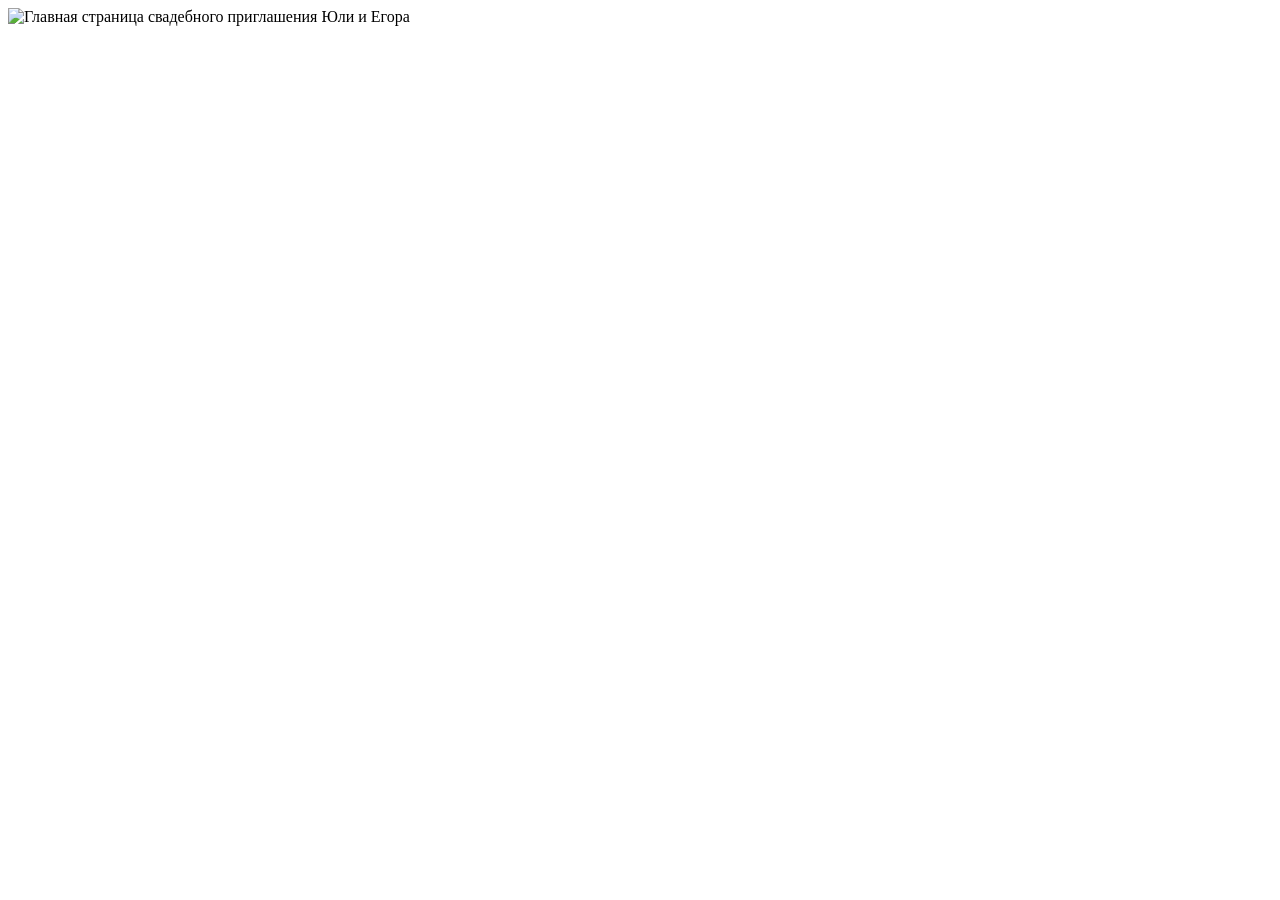
==== index.html @ 9b57a91b "Add files via upload" ====
<!DOCTYPE html>
<html lang="ru">
  <head>
    <meta charset="UTF-8" />
    <meta name="viewport" content="width=device-width, initial-scale=1.0" />
    <title>Юля и Егор — свадьба</title>
    <meta
      name="description"
      content="Свадебное приглашение Юли и Егора в формате длинной скролл-страницы."
    />
    <link rel="stylesheet" href="styles.css" />
  </head>
  <body class="page-scroll">
    <main class="scroll-invite" aria-label="Свадебное приглашение Юли и Егора">
      <section class="invite-panel invite-panel--main">
        <img src="Главная.png" alt="Главная страница свадебного приглашения Юли и Егора" />
        <a class="hotspot hotspot--details" href="#details-anchor" aria-label="Прокрутить к деталям"></a>
        <a class="hotspot hotspot--rsvp-main" href="rsvp.html" aria-label="Перейти к форме заявки"></a>
        <a class="hotspot hotspot--guide" href="serbia.html" aria-label="Перейти к гайду по Сербии"></a>
        <div class="scroll-anchor" id="details-anchor" aria-hidden="true"></div>
        <a class="hotspot hotspot--rsvp-bottom" href="rsvp.html" aria-label="Перейти к форме заявки внизу страницы"></a>
        <a class="hotspot hotspot--guide-bottom" href="serbia.html" aria-label="Перейти к гайду по Сербии внизу страницы"></a>
      </section>
    </main>

    <script src="script.js"></script>
  </body>
  </html>
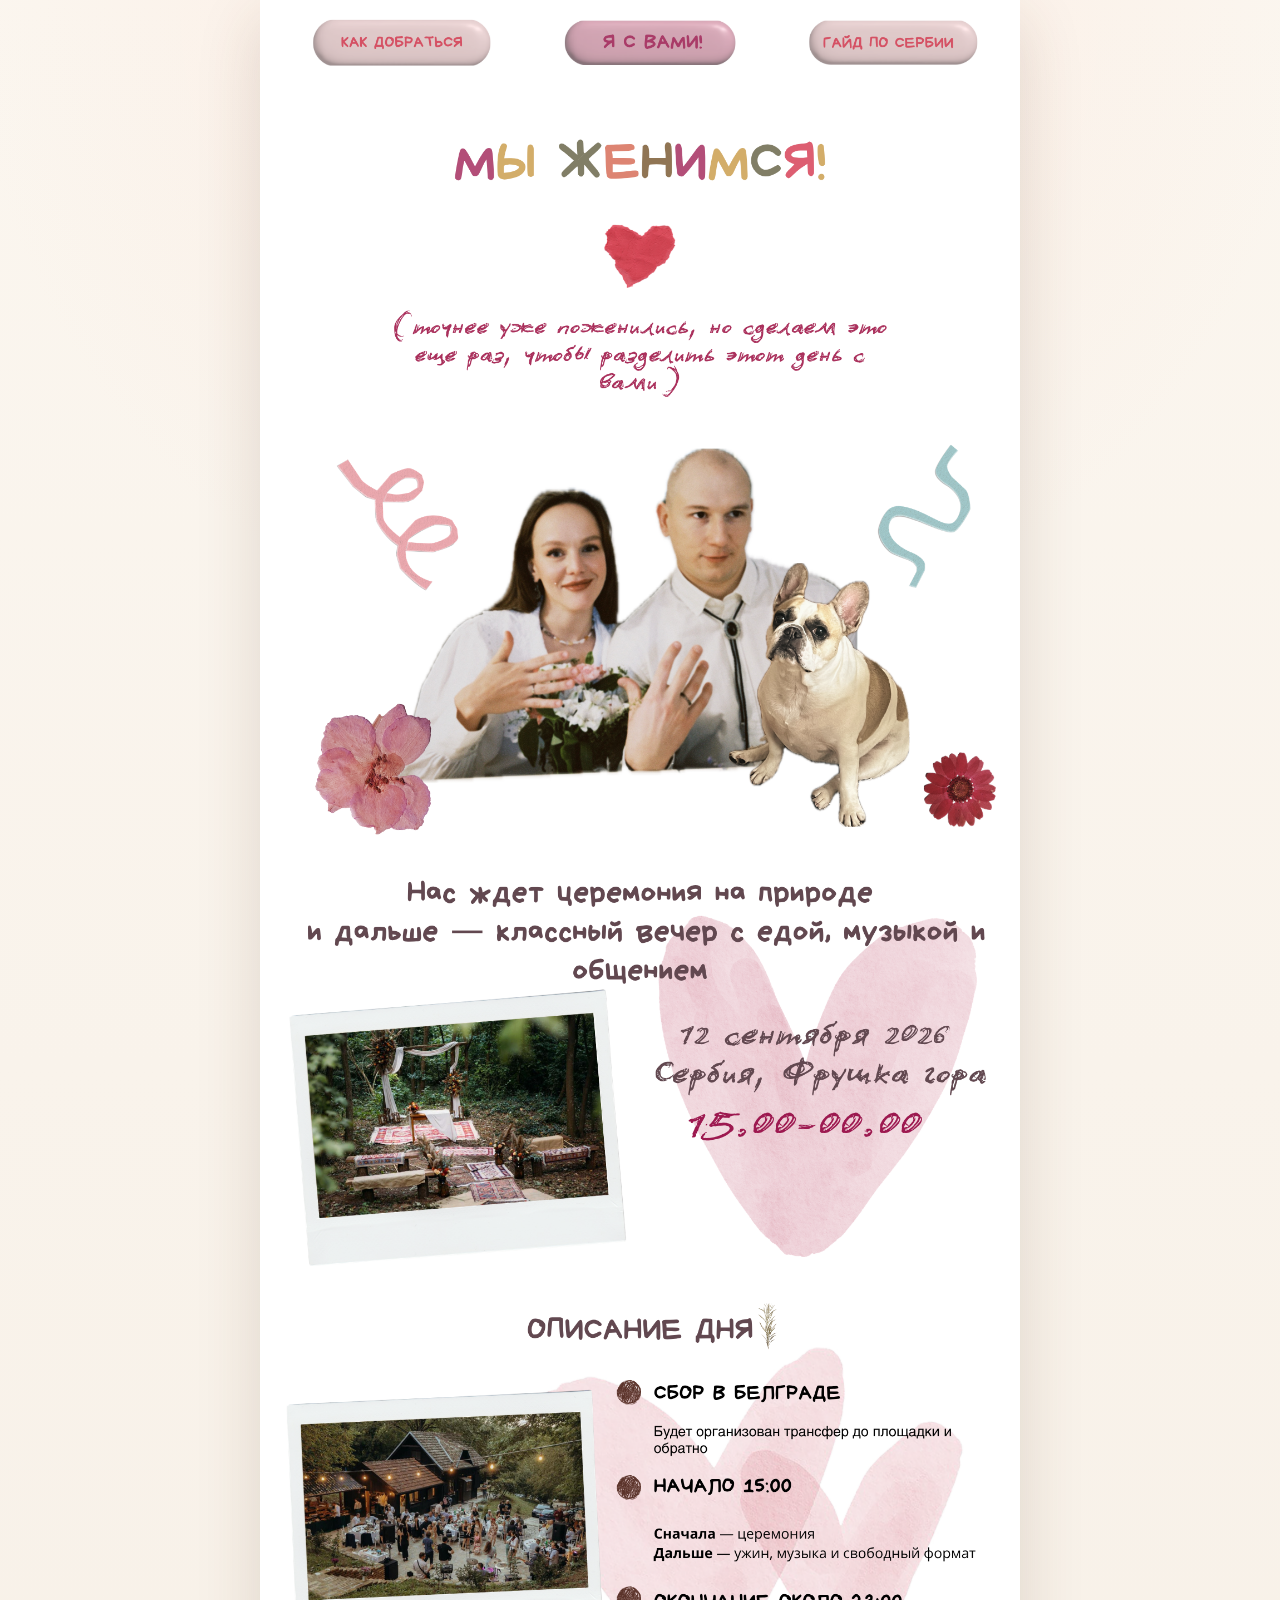
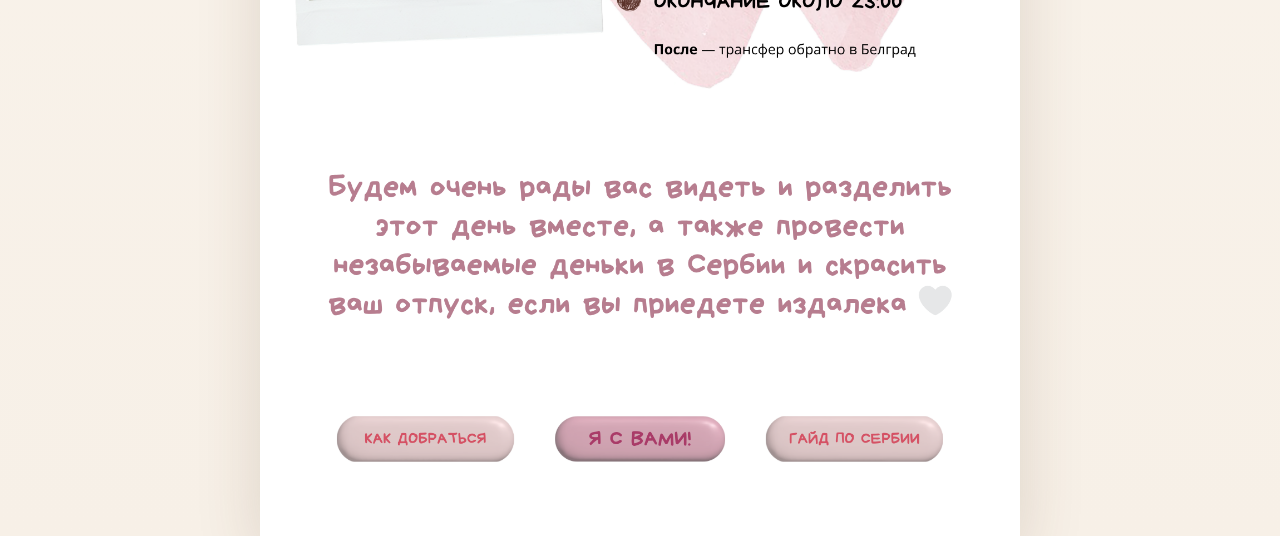
==== commit 43abaa54: "Add files via upload" ====
--- a/index.html
+++ b/index.html
@@ -14,11 +14,24 @@
     <main class="scroll-invite" aria-label="Свадебное приглашение Юли и Егора">
       <section class="invite-panel invite-panel--main">
         <img src="Главная.png" alt="Главная страница свадебного приглашения Юли и Егора" />
-        <a class="hotspot hotspot--details" href="#details-anchor" aria-label="Прокрутить к деталям"></a>
-        <a class="hotspot hotspot--rsvp-main" href="rsvp.html" aria-label="Перейти к форме заявки"></a>
+        <a class="hotspot hotspot--travel-main" href="travel.html" aria-label="Перейти на страницу Как добраться"></a>
+        <a
+          class="hotspot hotspot--rsvp-main"
+          href="https://docs.google.com/forms/d/e/1FAIpQLSdN0CFRS-_BOcZFaXrSPQuCYxpx0yHRX6K8zaAHlhTn_l23Qw/viewform"
+          target="_blank"
+          rel="noreferrer"
+          aria-label="Открыть Google Форму"
+        ></a>
         <a class="hotspot hotspot--guide" href="serbia.html" aria-label="Перейти к гайду по Сербии"></a>
         <div class="scroll-anchor" id="details-anchor" aria-hidden="true"></div>
-        <a class="hotspot hotspot--rsvp-bottom" href="rsvp.html" aria-label="Перейти к форме заявки внизу страницы"></a>
+        <a class="hotspot hotspot--travel-bottom" href="travel.html" aria-label="Перейти на страницу Как добраться внизу страницы"></a>
+        <a
+          class="hotspot hotspot--rsvp-bottom"
+          href="https://docs.google.com/forms/d/e/1FAIpQLSdN0CFRS-_BOcZFaXrSPQuCYxpx0yHRX6K8zaAHlhTn_l23Qw/viewform"
+          target="_blank"
+          rel="noreferrer"
+          aria-label="Открыть Google Форму внизу страницы"
+        ></a>
         <a class="hotspot hotspot--guide-bottom" href="serbia.html" aria-label="Перейти к гайду по Сербии внизу страницы"></a>
       </section>
     </main>
--- a/styles.css
+++ b/styles.css
@@ -0,0 +1,408 @@
+:root {
+  --page-bg: #f7f0e7;
+  --shadow: 0 20px 60px rgba(84, 53, 34, 0.16);
+}
+
+*,
+*::before,
+*::after {
+  box-sizing: border-box;
+}
+
+html {
+  scroll-behavior: smooth;
+}
+
+body {
+  margin: 0;
+  min-width: 320px;
+  font-family: Arial, sans-serif;
+  background:
+    radial-gradient(circle at top, rgba(255, 223, 211, 0.4), transparent 30%),
+    linear-gradient(180deg, #fbf6ef 0%, var(--page-bg) 100%);
+  color: #2f201b;
+}
+
+img {
+  display: block;
+  max-width: 100%;
+}
+
+.page-scroll {
+  overflow-x: hidden;
+}
+
+.scroll-invite {
+  width: min(100%, 760px);
+  margin: 0 auto;
+  padding: 0;
+}
+
+.invite-panel {
+  position: relative;
+  width: 100%;
+}
+
+.invite-panel--main {
+  box-shadow: var(--shadow);
+}
+
+.invite-panel img {
+  width: 100%;
+  height: auto;
+}
+
+.hotspot {
+  position: absolute;
+  display: block;
+  z-index: 2;
+}
+
+.hotspot--details,
+.hotspot--travel-main,
+.hotspot--rsvp-main,
+.hotspot--guide,
+.hotspot--travel-bottom,
+.hotspot--rsvp-bottom,
+.hotspot--guide-bottom,
+.hotspot--travel-guide,
+.hotspot--map-link {
+  border-radius: 999px;
+}
+
+.hotspot--travel-main {
+  top: 0.55%;
+  left: 8.4%;
+  width: 24.5%;
+  height: 1.9%;
+}
+
+.hotspot--rsvp-main {
+  top: 0.55%;
+  left: 36.6%;
+  width: 26%;
+  height: 1.9%;
+}
+
+.hotspot--guide {
+  top: 0.55%;
+  left: 66.4%;
+  width: 24.5%;
+  height: 1.9%;
+}
+
+.hotspot--rsvp-bottom {
+  top: 95.15%;
+  left: 27.2%;
+  width: 22.8%;
+  height: 1.55%;
+}
+
+.hotspot--guide-bottom {
+  top: 95.15%;
+  left: 52.1%;
+  width: 28.6%;
+  height: 1.55%;
+}
+
+.hotspot--travel-bottom {
+  top: 95.15%;
+  left: 3.2%;
+  width: 22.6%;
+  height: 1.55%;
+}
+
+.hotspot--travel-guide {
+  top: 95.9%;
+  left: 40.4%;
+  width: 20.8%;
+  height: 2.2%;
+}
+
+.hotspot--map-link {
+  top: 87.2%;
+  left: 34.4%;
+  width: 31%;
+  height: 2.8%;
+}
+
+.hotspot:focus-visible {
+  outline: 3px solid rgba(255, 255, 255, 0.95);
+  outline-offset: 4px;
+  box-shadow: 0 0 0 6px rgba(176, 53, 103, 0.45);
+}
+
+.scroll-anchor {
+  position: absolute;
+  top: 33.2%;
+  left: 0;
+  width: 1px;
+  height: 1px;
+}
+
+.page-inner {
+  background:
+    radial-gradient(circle at top left, rgba(255, 220, 209, 0.42), transparent 28%),
+    linear-gradient(180deg, #faf4ed 0%, #f5ede3 100%);
+}
+
+.inner-page,
+.guide-page,
+.rsvp-page {
+  width: min(100% - 32px, 860px);
+  margin: 0 auto;
+  padding: 24px 0 40px;
+}
+
+.back-link {
+  display: inline-flex;
+  margin-bottom: 16px;
+  color: #c65d82;
+  text-decoration: none;
+  font-weight: 700;
+}
+
+.back-link:hover {
+  text-decoration: underline;
+}
+
+.guide-back-link {
+  margin-left: 4px;
+}
+
+.inner-hero,
+.rsvp-form,
+.mini-card,
+.place-card,
+.guide-intro article {
+  background: rgba(255, 248, 241, 0.9);
+  border: 1px solid rgba(47, 32, 27, 0.08);
+  border-radius: 28px;
+  box-shadow: var(--shadow);
+}
+
+.inner-hero {
+  padding: 24px;
+}
+
+.eyebrow,
+.section-tag {
+  margin: 0 0 10px;
+  font-size: 0.75rem;
+  letter-spacing: 0.12em;
+  text-transform: uppercase;
+  font-weight: 700;
+  color: #a04863;
+}
+
+h1,
+h2,
+h3 {
+  margin: 0 0 12px;
+  line-height: 1.15;
+}
+
+p {
+  margin: 0;
+  line-height: 1.55;
+}
+
+.form-layout,
+.guide-intro,
+.places-grid {
+  display: grid;
+  gap: 18px;
+  margin-top: 18px;
+}
+
+.rsvp-form,
+.mini-card,
+.place-card,
+.guide-intro article {
+  padding: 24px;
+}
+
+.rsvp-form {
+  gap: 18px;
+}
+
+.rsvp-form,
+.rsvp-form label,
+.rsvp-form fieldset {
+  display: grid;
+}
+
+.rsvp-form label,
+.rsvp-form fieldset {
+  gap: 10px;
+}
+
+.rsvp-form fieldset {
+  margin: 0;
+  padding: 0;
+  border: 0;
+}
+
+.rsvp-form span,
+.rsvp-form legend {
+  font-weight: 700;
+}
+
+.option {
+  grid-template-columns: 18px 1fr;
+  align-items: center;
+}
+
+input,
+textarea {
+  width: 100%;
+  border: 1px solid rgba(47, 32, 27, 0.14);
+  border-radius: 16px;
+  padding: 14px 16px;
+  font: inherit;
+  color: inherit;
+  background: rgba(255, 255, 255, 0.78);
+}
+
+textarea {
+  resize: vertical;
+}
+
+.button {
+  display: inline-flex;
+  align-items: center;
+  justify-content: center;
+  padding: 14px 20px;
+  border: 0;
+  border-radius: 999px;
+  background: #412a2b;
+  color: #fff7f1;
+  text-decoration: none;
+  font-weight: 700;
+  cursor: pointer;
+}
+
+.response-preview {
+  margin-top: 16px;
+  min-height: 180px;
+  padding: 16px;
+  border-radius: 20px;
+  background: rgba(255, 255, 255, 0.78);
+  border: 1px dashed rgba(47, 32, 27, 0.16);
+  white-space: pre-line;
+  color: #695852;
+}
+
+.feature-list,
+.check-list {
+  margin: 0;
+  padding-left: 20px;
+  line-height: 1.6;
+}
+
+.text-link {
+  display: inline-flex;
+  margin-top: 14px;
+  color: inherit;
+}
+
+.guide-sheet,
+.rsvp-sheet {
+  position: relative;
+  width: min(100%, 760px);
+  margin: 0 auto;
+  box-shadow: var(--shadow);
+}
+
+.travel-sheet {
+  overflow: hidden;
+}
+
+.guide-sheet img,
+.rsvp-sheet img {
+  width: 100%;
+  height: auto;
+}
+
+.rsvp-form-section {
+  width: min(100%, 760px);
+  margin: 0 auto;
+  padding: 18px 14px 0;
+}
+
+.rsvp-form-embedded {
+  display: grid;
+  gap: 14px;
+  padding: 24px 20px;
+  background:
+    linear-gradient(180deg, rgba(255, 249, 248, 0.96), rgba(255, 245, 242, 0.96)),
+    #fff9f7;
+  border: 1px solid rgba(198, 93, 130, 0.14);
+  border-radius: 18px;
+  box-shadow: 0 14px 32px rgba(185, 117, 133, 0.12);
+}
+
+.rsvp-form-embedded label,
+.rsvp-form-embedded fieldset {
+  display: grid;
+  gap: 8px;
+}
+
+.rsvp-form-embedded fieldset {
+  margin: 0;
+  padding: 0;
+  border: 0;
+}
+
+.rsvp-form-embedded span,
+.rsvp-form-embedded legend {
+  font-weight: 700;
+  color: #8f4662;
+}
+
+.rsvp-form-embedded .option {
+  display: grid;
+}
+
+.rsvp-form-embedded input,
+.rsvp-form-embedded textarea {
+  border-color: rgba(198, 93, 130, 0.18);
+  background: rgba(255, 255, 255, 0.92);
+}
+
+.rsvp-form-embedded .button {
+  justify-self: start;
+  background: #c65d82;
+}
+
+.rsvp-form-section .response-preview {
+  margin-top: 14px;
+  background: rgba(255, 249, 248, 0.9);
+  border-color: rgba(198, 93, 130, 0.18);
+}
+
+@media (min-width: 760px) {
+  .form-layout,
+  .guide-intro,
+  .places-grid {
+    grid-template-columns: repeat(2, minmax(0, 1fr));
+  }
+
+  .places-grid .place-card:last-child {
+    grid-column: 1 / -1;
+  }
+}
+
+@media (max-width: 560px) {
+  .guide-page,
+  .rsvp-page {
+    width: min(100% - 16px, 860px);
+    padding-top: 16px;
+  }
+
+  input,
+  textarea,
+  .button {
+    font-size: 16px;
+  }
+}
